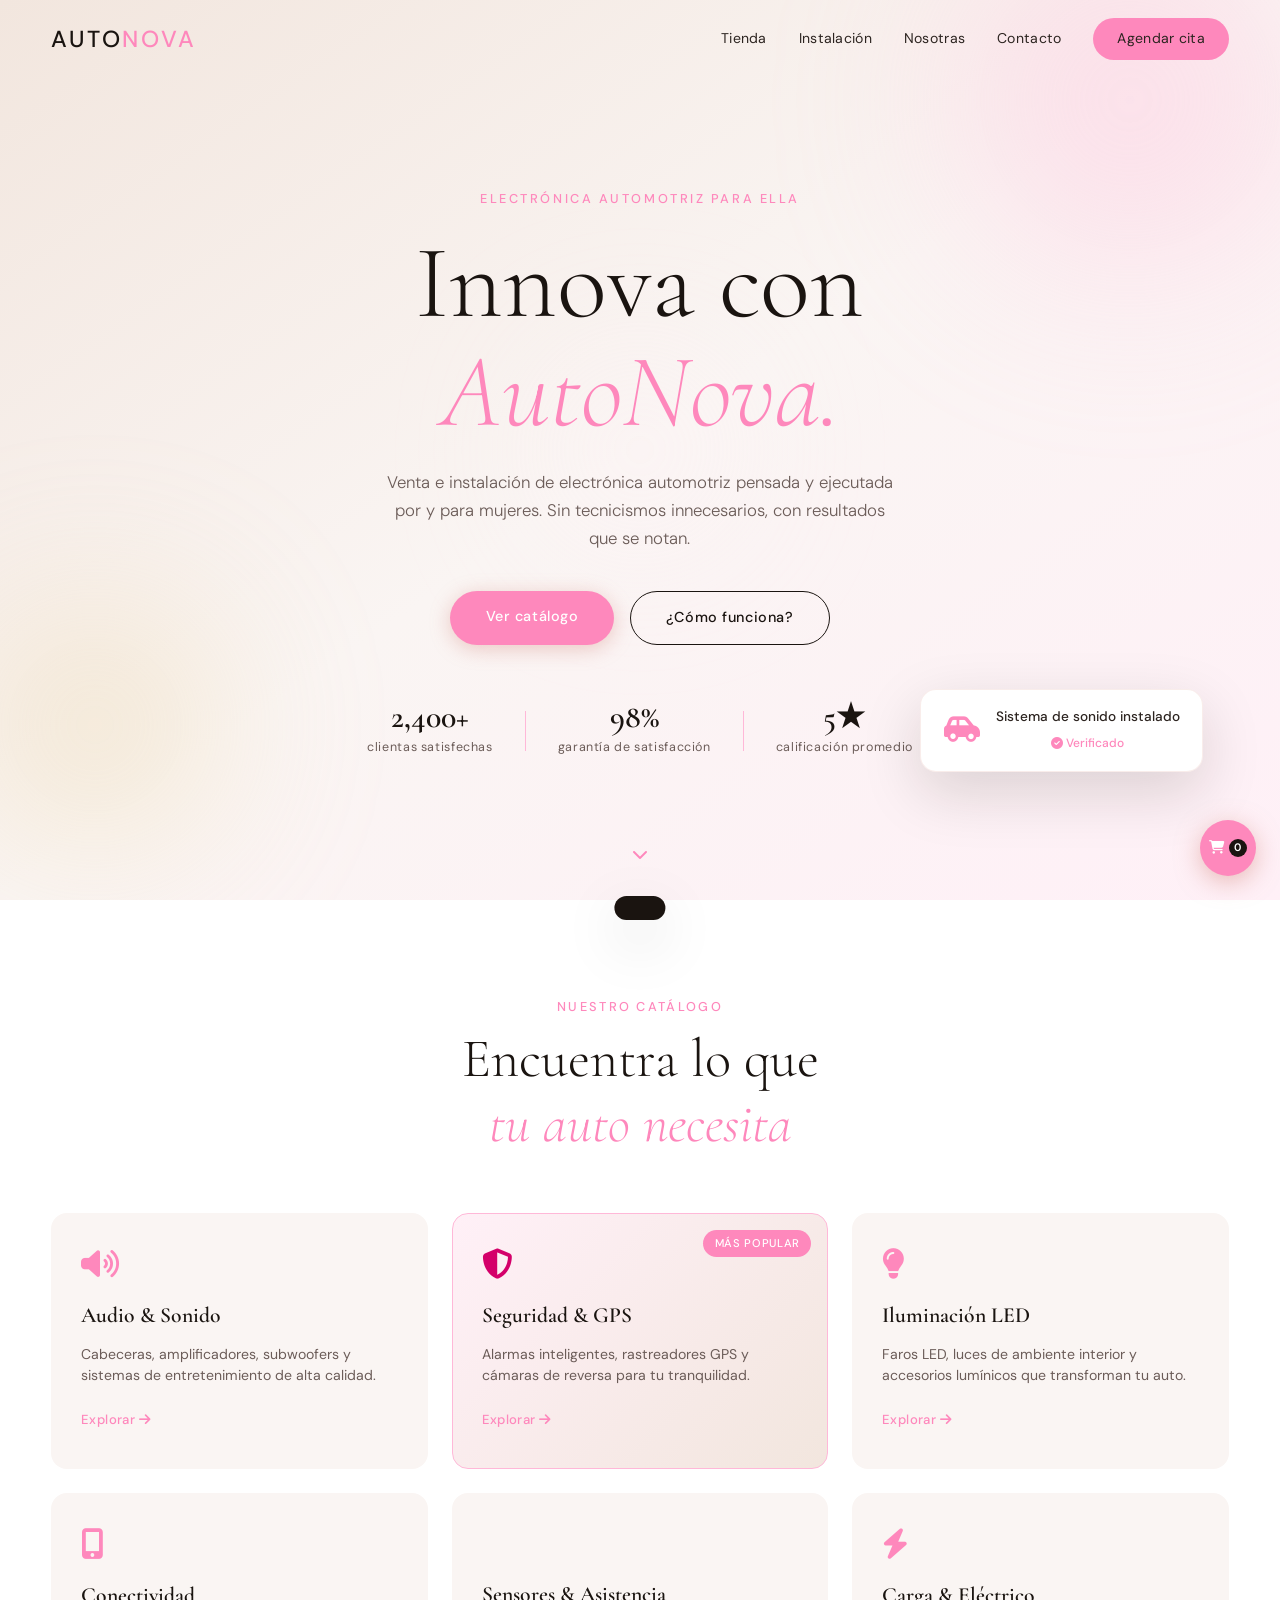
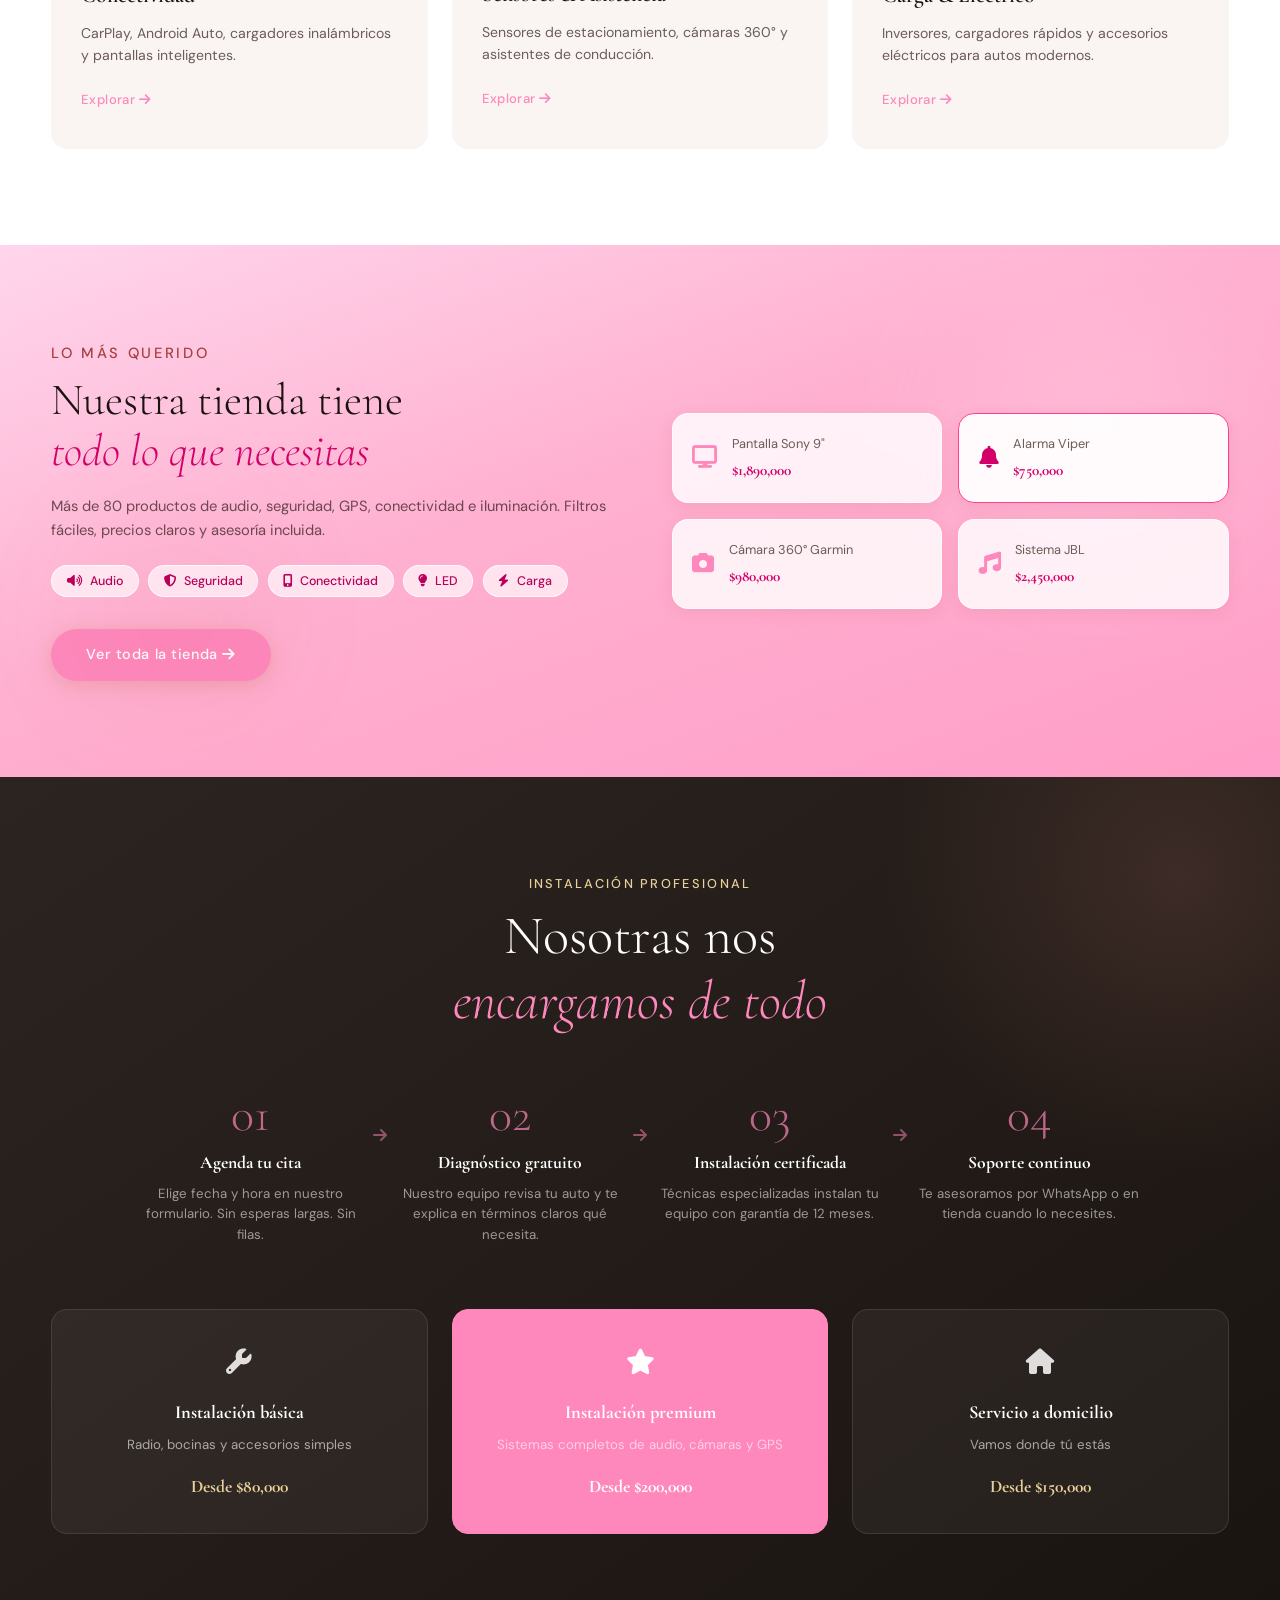
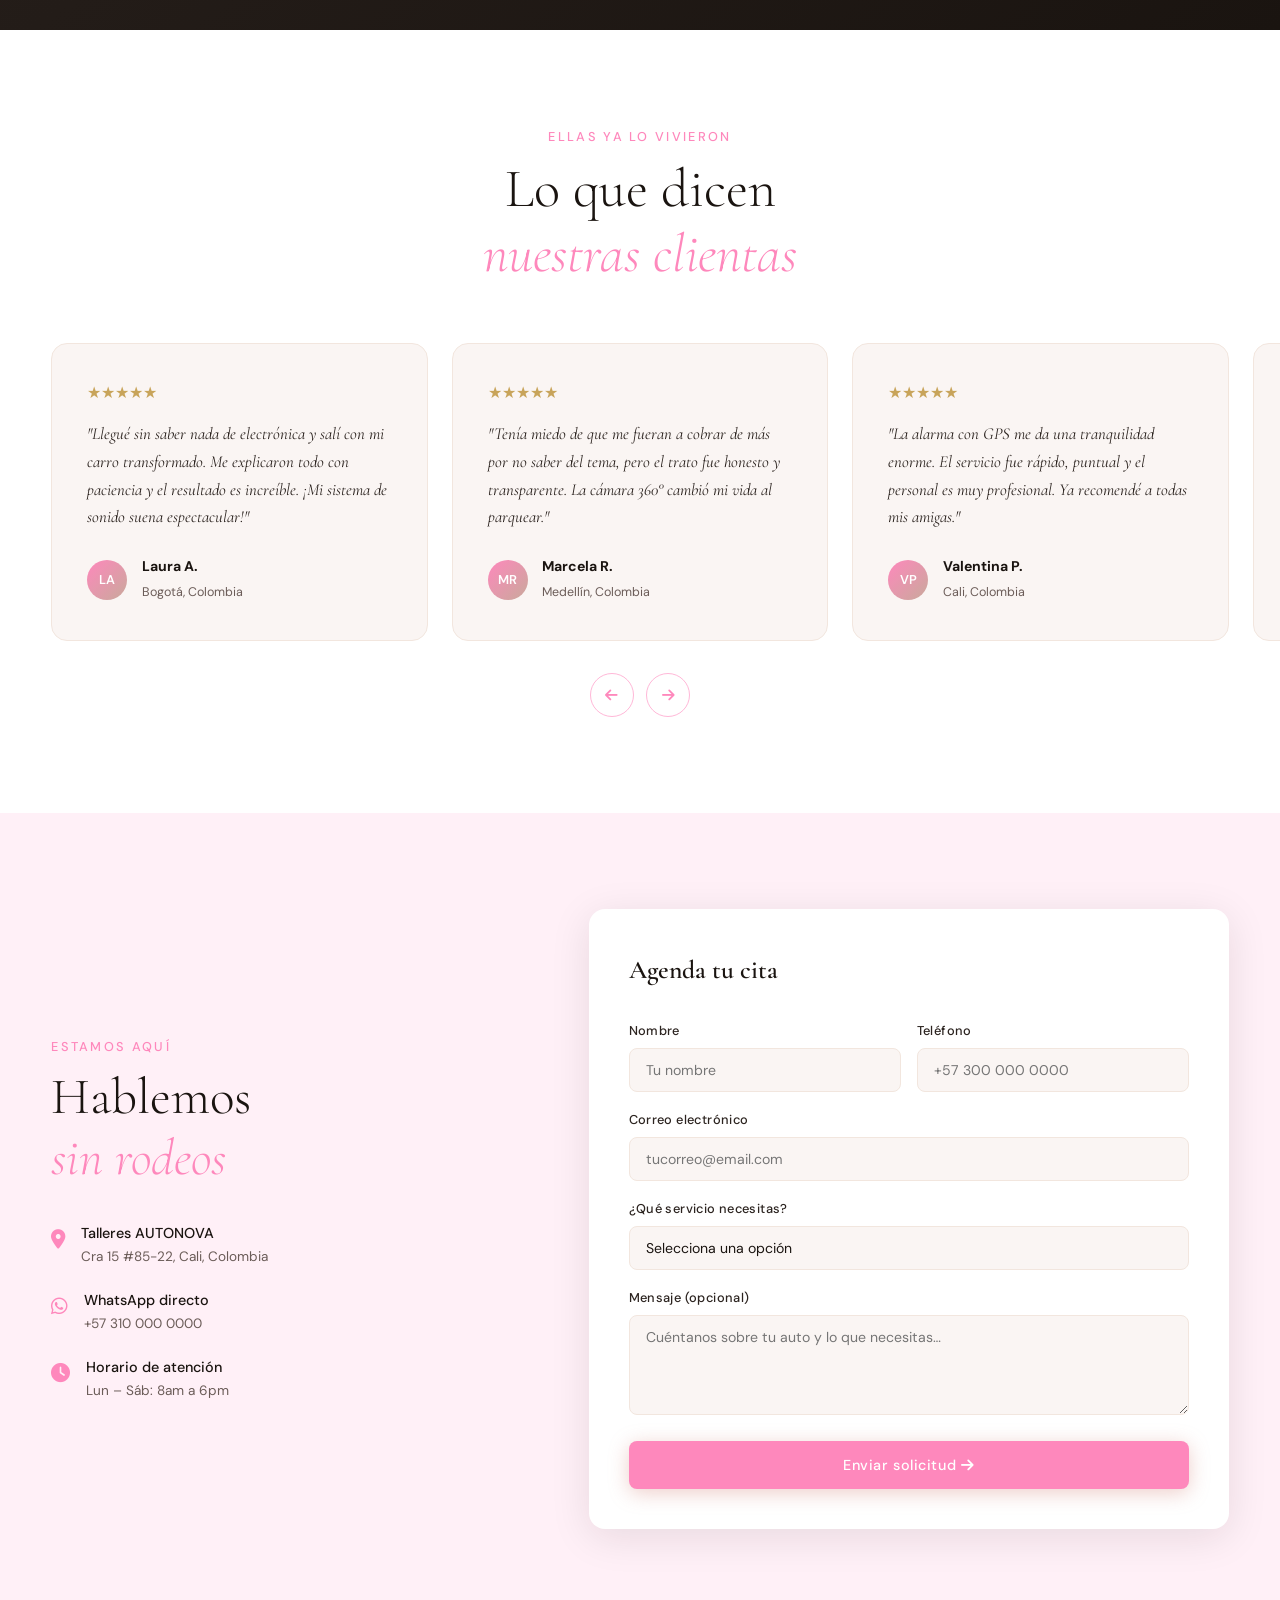
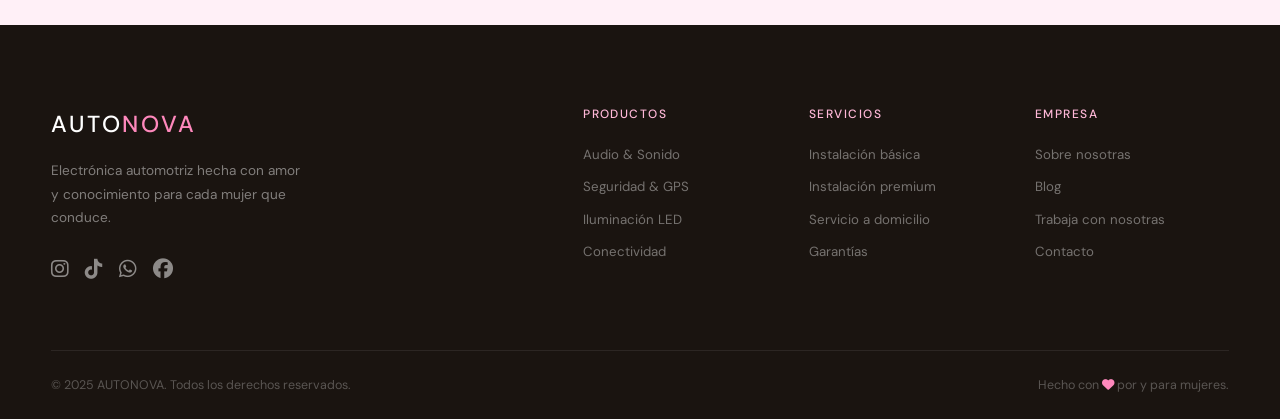
==== index.html @ 7c43f083 "Change 1#" ====
<!DOCTYPE html>
<html lang="es">
<head>
  <meta charset="UTF-8" />
  <meta name="viewport" content="width=device-width, initial-scale=1.0" />
  <title>AUTONOVA — Electrónica Automotriz para Ella</title>
  <link rel="preconnect" href="https://fonts.googleapis.com" />
  <link rel="preconnect" href="https://fonts.gstatic.com" crossorigin />
  <link href="https://fonts.googleapis.com/css2?family=Cormorant+Garamond:ital,wght@0,300;0,400;0,600;1,300;1,400&family=DM+Sans:wght@300;400;500&family=Playfair+Display:ital,wght@0,700;1,500&display=swap" rel="stylesheet" />
  <link rel="stylesheet" href="https://cdnjs.cloudflare.com/ajax/libs/font-awesome/6.5.0/css/all.min.css" />
  <link rel="stylesheet" href="styles.css" />
</head>
<body>

  <!-- ───── NAVBAR ───── -->
  <header class="navbar" id="navbar">
    <div class="nav-inner">
      <a href="#" class="logo">AUTO<span>NOVA</span></a>
      <button class="hamburger" id="hamburger" aria-label="Abrir menú">
        <span></span><span></span><span></span>
      </button>
      <nav class="nav-links" id="navLinks">
        <a href="tienda.html">Tienda</a>
        <a href="#servicios">Instalación</a>
        <a href="#nosotras">Nosotras</a>
        <a href="#contacto">Contacto</a>
        <a href="#contacto" class="btn-nav">Agendar cita</a>
      </nav>
    </div>
  </header>

  <!-- ───── HERO ───── -->
  <section class="hero" id="inicio">
    <div class="hero-bg">
      <div class="blob blob-1"></div>
      <div class="blob blob-2"></div>
      <div class="blob blob-3"></div>
    </div>
    <div class="hero-content">
      <p class="hero-eyebrow">Electrónica automotriz para ella</p>
      <h1 class="hero-title">Innova con<br /><em>AutoNova.</em></h1>
      <p class="hero-sub">Venta e instalación de electrónica automotriz pensada y ejecutada por y para mujeres. Sin tecnicismos innecesarios, con resultados que se notan.</p>
      <div class="hero-cta">
        <a href="#productos" class="btn-primary">Ver catálogo</a>
        <a href="#servicios" class="btn-ghost">¿Cómo funciona?</a>
      </div>
      <div class="hero-stats">
        <div class="stat"><strong>2,400+</strong><span>clientas satisfechas</span></div>
        <div class="stat-divider"></div>
        <div class="stat"><strong>98%</strong><span>garantía de satisfacción</span></div>
        <div class="stat-divider"></div>
        <div class="stat"><strong>5★</strong><span>calificación promedio</span></div>
      </div>
    </div>
    <div class="hero-visual">
      <div class="car-card">
        <div class="car-icon"><i class="fa-solid fa-car-side"></i></div>
        <div class="car-card-text">
          <p>Sistema de sonido instalado</p>
          <span><i class="fa-solid fa-circle-check"></i> Verificado</span>
        </div>
      </div>
    </div>
    <div class="scroll-hint"><i class="fa-solid fa-chevron-down"></i></div>
  </section>

  <!-- ───── CATEGORÍAS ───── -->
  <section class="categories" id="productos">
    <div class="container">
      <div class="section-header">
        <p class="eyebrow">Nuestro catálogo</p>
        <h2>Encuentra lo que<br /><em>tu auto necesita</em></h2>
      </div>
      <div class="cat-grid">
        <div class="cat-card" data-category="audio">
          <div class="cat-icon"><i class="fa-solid fa-volume-high"></i></div>
          <h3>Audio & Sonido</h3>
          <p>Cabeceras, amplificadores, subwoofers y sistemas de entretenimiento de alta calidad.</p>
          <a href="tienda.html" class="cat-link">Explorar <i class="fa-solid fa-arrow-right"></i></a>
        </div>
        <div class="cat-card featured" data-category="seguridad">
          <div class="cat-badge">Más popular</div>
          <div class="cat-icon"><i class="fa-solid fa-shield-halved"></i></div>
          <h3>Seguridad & GPS</h3>
          <p>Alarmas inteligentes, rastreadores GPS y cámaras de reversa para tu tranquilidad.</p>
          <a href="tienda.html" class="cat-link">Explorar <i class="fa-solid fa-arrow-right"></i></a>
        </div>
        <div class="cat-card" data-category="luces">
          <div class="cat-icon"><i class="fa-solid fa-lightbulb"></i></div>
          <h3>Iluminación LED</h3>
          <p>Faros LED, luces de ambiente interior y accesorios lumínicos que transforman tu auto.</p>
          <a href="tienda.html" class="cat-link">Explorar <i class="fa-solid fa-arrow-right"></i></a>
        </div>
        <div class="cat-card" data-category="conectividad">
          <div class="cat-icon"><i class="fa-solid fa-mobile-screen-button"></i></div>
          <h3>Conectividad</h3>
          <p>CarPlay, Android Auto, cargadores inalámbricos y pantallas inteligentes.</p>
          <a href="tienda.html" class="cat-link">Explorar <i class="fa-solid fa-arrow-right"></i></a>
        </div>
        <div class="cat-card" data-category="sensores">
          <div class="cat-icon"><i class="fa-solid fa-radar"></i></div>
          <h3>Sensores & Asistencia</h3>
          <p>Sensores de estacionamiento, cámaras 360° y asistentes de conducción.</p>
          <a href="tienda.html" class="cat-link">Explorar <i class="fa-solid fa-arrow-right"></i></a>
        </div>
        <div class="cat-card" data-category="carga">
          <div class="cat-icon"><i class="fa-solid fa-bolt"></i></div>
          <h3>Carga & Eléctrico</h3>
          <p>Inversores, cargadores rápidos y accesorios eléctricos para autos modernos.</p>
          <a href="tienda.html" class="cat-link">Explorar <i class="fa-solid fa-arrow-right"></i></a>
        </div>
      </div>
    </div>
  </section>

  <!-- ───── TEASER TIENDA ───── -->
  <section class="shop-teaser" id="destacados">
    <div class="container">
      <div class="shop-teaser-inner">
        <div class="shop-teaser-blobs">
          <div class="st-blob st-blob-1"></div>
          <div class="st-blob st-blob-2"></div>
        </div>
        <div class="shop-teaser-content">
          <p class="eyebrow" style="color:#A84040">Lo más querido</p>
          <h2>Nuestra tienda tiene<br /><em>todo lo que necesitas</em></h2>
          <p>Más de 80 productos de audio, seguridad, GPS, conectividad e iluminación. Filtros fáciles, precios claros y asesoría incluida.</p>
          <div class="st-pills">
            <span><i class="fa-solid fa-volume-high"></i> Audio</span>
            <span><i class="fa-solid fa-shield-halved"></i> Seguridad</span>
            <span><i class="fa-solid fa-mobile-screen-button"></i> Conectividad</span>
            <span><i class="fa-solid fa-lightbulb"></i> LED</span>
            <span><i class="fa-solid fa-bolt"></i> Carga</span>
          </div>
          <a href="tienda.html" class="btn-primary" style="margin-top:2rem;display:inline-block">Ver toda la tienda <i class="fa-solid fa-arrow-right"></i></a>
        </div>
        <div class="shop-teaser-cards">
          <div class="st-mini-card">
            <span><i class="fa-solid fa-display"></i></span>
            <div><p>Pantalla Sony 9"</p><strong>$1,890,000</strong></div>
          </div>
          <div class="st-mini-card featured">
            <span><i class="fa-solid fa-bell"></i></span>
            <div><p>Alarma Viper</p><strong>$750,000</strong></div>
          </div>
          <div class="st-mini-card">
            <span><i class="fa-solid fa-camera"></i></span>
            <div><p>Cámara 360° Garmin</p><strong>$980,000</strong></div>
          </div>
          <div class="st-mini-card">
            <span><i class="fa-solid fa-music"></i></span>
            <div><p>Sistema JBL</p><strong>$2,450,000</strong></div>
          </div>
        </div>
      </div>
    </div>
  </section>

  <!-- ───── SERVICIOS ───── -->
  <section class="services" id="servicios">
    <div class="container">
      <div class="section-header light">
        <p class="eyebrow">Instalación profesional</p>
        <h2>Nosotras nos<br /><em>encargamos de todo</em></h2>
      </div>
      <div class="services-steps">
        <div class="step">
          <div class="step-num">01</div>
          <div class="step-content">
            <h4>Agenda tu cita</h4>
            <p>Elige fecha y hora en nuestro formulario. Sin esperas largas. Sin filas.</p>
          </div>
        </div>
        <div class="step-arrow"><i class="fa-solid fa-arrow-right"></i></div>
        <div class="step">
          <div class="step-num">02</div>
          <div class="step-content">
            <h4>Diagnóstico gratuito</h4>
            <p>Nuestro equipo revisa tu auto y te explica en términos claros qué necesita.</p>
          </div>
        </div>
        <div class="step-arrow"><i class="fa-solid fa-arrow-right"></i></div>
        <div class="step">
          <div class="step-num">03</div>
          <div class="step-content">
            <h4>Instalación certificada</h4>
            <p>Técnicas especializadas instalan tu equipo con garantía de 12 meses.</p>
          </div>
        </div>
        <div class="step-arrow"><i class="fa-solid fa-arrow-right"></i></div>
        <div class="step">
          <div class="step-num">04</div>
          <div class="step-content">
            <h4>Soporte continuo</h4>
            <p>Te asesoramos por WhatsApp o en tienda cuando lo necesites.</p>
          </div>
        </div>
      </div>
      <div class="services-cards">
        <div class="service-card">
          <span class="service-icon"><i class="fa-solid fa-wrench"></i></span>
          <h4>Instalación básica</h4>
          <p>Radio, bocinas y accesorios simples</p>
          <strong>Desde $80,000</strong>
        </div>
        <div class="service-card highlight">
          <span class="service-icon"><i class="fa-solid fa-star"></i></span>
          <h4>Instalación premium</h4>
          <p>Sistemas completos de audio, cámaras y GPS</p>
          <strong>Desde $200,000</strong>
        </div>
        <div class="service-card">
          <span class="service-icon"><i class="fa-solid fa-house"></i></span>
          <h4>Servicio a domicilio</h4>
          <p>Vamos donde tú estás</p>
          <strong>Desde $150,000</strong>
        </div>
      </div>
    </div>
  </section>

  <!-- ───── TESTIMONIOS ───── -->
  <section class="testimonials" id="nosotras">
    <div class="container">
      <div class="section-header">
        <p class="eyebrow">Ellas ya lo vivieron</p>
        <h2>Lo que dicen<br /><em>nuestras clientas</em></h2>
      </div>
      <div class="testimonials-track" id="testimonialsTrack">
        <div class="testimonial-card">
          <div class="t-stars">★★★★★</div>
          <p>"Llegué sin saber nada de electrónica y salí con mi carro transformado. Me explicaron todo con paciencia y el resultado es increíble. ¡Mi sistema de sonido suena espectacular!"</p>
          <div class="t-author">
            <div class="t-avatar">LA</div>
            <div><strong>Laura A.</strong><span>Bogotá, Colombia</span></div>
          </div>
        </div>
        <div class="testimonial-card">
          <div class="t-stars">★★★★★</div>
          <p>"Tenía miedo de que me fueran a cobrar de más por no saber del tema, pero el trato fue honesto y transparente. La cámara 360° cambió mi vida al parquear."</p>
          <div class="t-author">
            <div class="t-avatar">MR</div>
            <div><strong>Marcela R.</strong><span>Medellín, Colombia</span></div>
          </div>
        </div>
        <div class="testimonial-card">
          <div class="t-stars">★★★★★</div>
          <p>"La alarma con GPS me da una tranquilidad enorme. El servicio fue rápido, puntual y el personal es muy profesional. Ya recomendé a todas mis amigas."</p>
          <div class="t-author">
            <div class="t-avatar">VP</div>
            <div><strong>Valentina P.</strong><span>Cali, Colombia</span></div>
          </div>
        </div>
        <div class="testimonial-card">
          <div class="t-stars">★★★★★</div>
          <p>"Por fin un lugar donde no te hablan como si no supieras nada, pero tampoco te complican con tecnicismos. Instalaron el CarPlay en menos de 2 horas."</p>
          <div class="t-author">
            <div class="t-avatar">KG</div>
            <div><strong>Katherin G.</strong><span>Barranquilla, Colombia</span></div>
          </div>
        </div>
      </div>
      <div class="t-controls">
        <button class="t-btn" id="tPrev"><i class="fa-solid fa-arrow-left"></i></button>
        <button class="t-btn" id="tNext"><i class="fa-solid fa-arrow-right"></i></button>
      </div>
    </div>
  </section>

  <!-- ───── CONTACTO ───── -->
  <section class="contact" id="contacto">
    <div class="container contact-grid">
      <div class="contact-info">
        <p class="eyebrow">Estamos aquí</p>
        <h2>Hablemos<br /><em>sin rodeos</em></h2>
        <div class="contact-items">
          <div class="contact-item">
            <span><i class="fa-solid fa-location-dot"></i></span>
            <div>
              <strong>Talleres AUTONOVA</strong>
              <p>Cra 15 #85-22, Cali, Colombia</p>
            </div>
          </div>
          <div class="contact-item">
            <span><i class="fa-brands fa-whatsapp"></i></span>
            <div>
              <strong>WhatsApp directo</strong>
              <p>+57 310 000 0000</p>
            </div>
          </div>
          <div class="contact-item">
            <span><i class="fa-solid fa-clock"></i></span>
            <div>
              <strong>Horario de atención</strong>
              <p>Lun – Sáb: 8am a 6pm</p>
            </div>
          </div>
        </div>
      </div>
      <form class="contact-form" id="contactForm" novalidate>
        <h3>Agenda tu cita</h3>
        <div class="form-row">
          <div class="form-group">
            <label>Nombre</label>
            <input type="text" placeholder="Tu nombre" required />
          </div>
          <div class="form-group">
            <label>Teléfono</label>
            <input type="tel" placeholder="+57 300 000 0000" />
          </div>
        </div>
        <div class="form-group">
          <label>Correo electrónico</label>
          <input type="email" placeholder="tucorreo@email.com" required />
        </div>
        <div class="form-group">
          <label>¿Qué servicio necesitas?</label>
          <select>
            <option value="">Selecciona una opción</option>
            <option>Instalación de audio</option>
            <option>Cámara de reversa / 360°</option>
            <option>Alarma y GPS</option>
            <option>CarPlay / Android Auto</option>
            <option>Iluminación LED</option>
            <option>Diagnóstico general</option>
          </select>
        </div>
        <div class="form-group">
          <label>Mensaje (opcional)</label>
          <textarea placeholder="Cuéntanos sobre tu auto y lo que necesitas…"></textarea>
        </div>
        <button type="submit" class="btn-submit">Enviar solicitud <i class="fa-solid fa-arrow-right"></i></button>
        <div class="form-success" id="formSuccess">
          <i class="fa-solid fa-circle-check"></i> ¡Listo! Te contactaremos pronto.
        </div>
      </form>
    </div>
  </section>

  <!-- ───── FOOTER ───── -->
  <footer class="footer">
    <div class="container footer-inner">
      <div class="footer-brand">
        <a href="#" class="logo">AUTO<span>NOVA</span></a>
        <p>Electrónica automotriz hecha con amor y conocimiento para cada mujer que conduce.</p>
        <div class="social-links">
          <a href="#" aria-label="Instagram"><i class="fa-brands fa-instagram"></i></a>
          <a href="#" aria-label="TikTok"><i class="fa-brands fa-tiktok"></i></a>
          <a href="#" aria-label="WhatsApp"><i class="fa-brands fa-whatsapp"></i></a>
          <a href="#" aria-label="Facebook"><i class="fa-brands fa-facebook"></i></a>
        </div>
      </div>
      <div class="footer-links">
        <div class="footer-col">
          <h5>Productos</h5>
          <a href="#">Audio & Sonido</a>
          <a href="#">Seguridad & GPS</a>
          <a href="#">Iluminación LED</a>
          <a href="#">Conectividad</a>
        </div>
        <div class="footer-col">
          <h5>Servicios</h5>
          <a href="#">Instalación básica</a>
          <a href="#">Instalación premium</a>
          <a href="#">Servicio a domicilio</a>
          <a href="#">Garantías</a>
        </div>
        <div class="footer-col">
          <h5>Empresa</h5>
          <a href="#">Sobre nosotras</a>
          <a href="#">Blog</a>
          <a href="#">Trabaja con nosotras</a>
          <a href="#">Contacto</a>
        </div>
      </div>
    </div>
    <div class="footer-bottom">
      <p>© 2025 AUTONOVA. Todos los derechos reservados.</p>
      <p>Hecho con <i class="fa-solid fa-heart" style="color:#FE88BC"></i> por y para mujeres.</p>
    </div>
  </footer>

  <div class="cart-toast" id="cartToast"></div>
  <div class="cart-fab" id="cartFab">
    <i class="fa-solid fa-cart-shopping"></i> <span id="cartCount">0</span>
  </div>

  <script src="app.js"></script>
</body>
</html>
---- styles.css ----
/* ══════════════════════════════════════
   AUTONOVA — styles.css
   Paleta: blush / nude / negro / dorado
   ══════════════════════════════════════ */

/* ── VARIABLES ── */
:root {
  --rose:       #FE88BC;
  --rose-light: #FFB8D8;
  --rose-pale:  #FFF0F7;
  --nude:       #F2E6DE;
  --nude-dark:  #C9A99B;
  --black:      #1A1410;
  --dark:       #2C2420;
  --mid:        #6B5C58;
  --light:      #FAF5F3;
  --white:      #FFFFFF;
  --gold:       #C8A45A;
  --gold-light: #E8D09A;

  --font-display: 'Cormorant Garamond', serif;
  --font-head:    'Playfair Display', serif;
  --font-body:    'DM Sans', sans-serif;

  --radius:    16px;
  --radius-sm: 8px;
  --shadow:    0 8px 40px rgba(26,20,16,.10);
  --shadow-md: 0 20px 60px rgba(26,20,16,.15);
  --trans:     .35s cubic-bezier(.4,0,.2,1);
}

/* ── RESET & BASE ── */
*, *::before, *::after { box-sizing: border-box; margin: 0; padding: 0; }

html { scroll-behavior: smooth; }

body {
  font-family: var(--font-body);
  background: var(--light);
  color: var(--black);
  font-size: 16px;
  line-height: 1.65;
  overflow-x: hidden;
}

img { display: block; max-width: 100%; }
a { text-decoration: none; color: inherit; }
button { cursor: pointer; border: none; background: none; font-family: inherit; }

.container {
  width: min(1200px, 92vw);
  margin-inline: auto;
}

/* ── TYPOGRAPHY HELPERS ── */
.eyebrow {
  font-family: var(--font-body);
  font-size: .8rem;
  font-weight: 500;
  letter-spacing: .18em;
  text-transform: uppercase;
  color: var(--rose);
  margin-bottom: .6rem;
}

.section-header {
  text-align: center;
  margin-bottom: 3.5rem;
}

.section-header h2 {
  font-family: var(--font-display);
  font-size: clamp(2rem, 5vw, 3.4rem);
  font-weight: 300;
  line-height: 1.2;
  color: var(--black);
}

.section-header h2 em {
  font-style: italic;
  color: var(--rose);
}

.section-header.light h2 { color: var(--white); }
.section-header.light .eyebrow { color: var(--gold-light); }

/* ── BUTTONS ── */
.btn-primary {
  display: inline-block;
  padding: .9rem 2.2rem;
  background: var(--rose);
  color: var(--white);
  border-radius: 50px;
  font-size: .9rem;
  font-weight: 500;
  letter-spacing: .04em;
  transition: var(--trans);
  box-shadow: 0 4px 20px rgba(212,132,122,.4);
}
.btn-primary:hover {
  background: var(--nude-dark);
  transform: translateY(-2px);
  box-shadow: 0 8px 28px rgba(212,132,122,.5);
}

.btn-ghost {
  display: inline-block;
  padding: .9rem 2.2rem;
  border: 1.5px solid var(--black);
  color: var(--black);
  border-radius: 50px;
  font-size: .9rem;
  font-weight: 500;
  letter-spacing: .04em;
  transition: var(--trans);
}
.btn-ghost:hover {
  background: var(--black);
  color: var(--white);
}

.btn-nav {
  display: inline-block;
  padding: .6rem 1.5rem;
  background: var(--rose);
  color: var(--white);
  border-radius: 50px;
  font-size: .85rem;
  font-weight: 500;
  transition: var(--trans);
}
.btn-nav:hover { background: var(--nude-dark); }

/* ════════════════════════════════
   NAVBAR
════════════════════════════════ */
.navbar {
  position: fixed;
  top: 0; left: 0; right: 0;
  z-index: 1000;
  padding: 1.1rem 0;
  transition: background var(--trans), box-shadow var(--trans), padding var(--trans);
}

.navbar.scrolled {
  background: rgba(250,245,243,.97);
  backdrop-filter: blur(12px);
  box-shadow: 0 2px 20px rgba(26,20,16,.08);
  padding: .8rem 0;
}

.nav-inner {
  width: min(1200px, 92vw);
  margin-inline: auto;
  display: flex;
  align-items: center;
  justify-content: space-between;
  gap: 2rem;
}

.logo {
  font-family: var(--font-body);
  font-size: 1.45rem;
  font-weight: 500;
  color: var(--black);
  letter-spacing: .12em;
  text-transform: uppercase;
}
.logo span { color: var(--rose); }

.nav-links {
  display: flex;
  align-items: center;
  gap: 2rem;
}

.nav-links a {
  font-size: .88rem;
  font-weight: 400;
  color: var(--dark);
  letter-spacing: .02em;
  transition: color var(--trans);
  position: relative;
}
.nav-links a:not(.btn-nav)::after {
  content: '';
  position: absolute;
  bottom: -2px; left: 0; right: 0;
  height: 1px;
  background: var(--rose);
  transform: scaleX(0);
  transform-origin: left;
  transition: transform var(--trans);
}
.nav-links a:not(.btn-nav):hover::after { transform: scaleX(1); }

.hamburger {
  display: none;
  flex-direction: column;
  gap: 5px;
  padding: 4px;
  z-index: 1100;
}
.hamburger span {
  display: block;
  width: 22px;
  height: 2px;
  background: var(--black);
  border-radius: 2px;
  transition: var(--trans);
}
.hamburger.active span:nth-child(1) { transform: translateY(7px) rotate(45deg); }
.hamburger.active span:nth-child(2) { opacity: 0; }
.hamburger.active span:nth-child(3) { transform: translateY(-7px) rotate(-45deg); }

/* ════════════════════════════════
   HERO
════════════════════════════════ */
.hero {
  position: relative;
  min-height: 100svh;
  display: flex;
  flex-direction: column;
  align-items: center;
  justify-content: center;
  text-align: center;
  padding: 7rem 5vw 4rem;
  overflow: hidden;
}

.hero-bg {
  position: absolute;
  inset: 0;
  z-index: 0;
  background: linear-gradient(145deg, var(--nude) 0%, var(--light) 50%, var(--rose-pale) 100%);
}

.blob {
  position: absolute;
  border-radius: 50%;
  filter: blur(80px);
  opacity: .5;
  animation: blobFloat 8s ease-in-out infinite alternate;
}
.blob-1 {
  width: 500px; height: 500px;
  background: radial-gradient(circle, var(--rose-light), transparent 70%);
  top: -150px; right: -100px;
  animation-duration: 9s;
}
.blob-2 {
  width: 350px; height: 350px;
  background: radial-gradient(circle, var(--gold-light), transparent 70%);
  bottom: 0; left: -80px;
  animation-duration: 11s; animation-delay: -2s;
}
.blob-3 {
  width: 250px; height: 250px;
  background: radial-gradient(circle, var(--rose-pale), transparent 70%);
  top: 50%; left: 50%;
  transform: translate(-50%,-50%);
  animation-duration: 7s; animation-delay: -4s;
}

@keyframes blobFloat {
  from { transform: translate(0,0) scale(1); }
  to   { transform: translate(20px,30px) scale(1.05); }
}

.hero-content {
  position: relative;
  z-index: 1;
  max-width: 720px;
}

.hero-eyebrow {
  font-size: .8rem;
  font-weight: 500;
  letter-spacing: .2em;
  text-transform: uppercase;
  color: var(--rose);
  margin-bottom: 1.2rem;
  opacity: 0;
  transform: translateY(20px);
  animation: fadeUp .8s .2s forwards;
}

.hero-title {
  font-family: var(--font-display);
  font-size: clamp(3rem, 9vw, 6.5rem);
  font-weight: 300;
  line-height: 1.05;
  color: var(--black);
  margin-bottom: 1.4rem;
  opacity: 0;
  transform: translateY(20px);
  animation: fadeUp .8s .4s forwards;
}
.hero-title em {
  font-style: italic;
  color: var(--rose);
  display: block;
}

.hero-sub {
  font-size: 1.05rem;
  font-weight: 300;
  color: var(--mid);
  max-width: 520px;
  margin-inline: auto;
  margin-bottom: 2.4rem;
  opacity: 0;
  transform: translateY(20px);
  animation: fadeUp .8s .6s forwards;
}

.hero-cta {
  display: flex;
  gap: 1rem;
  justify-content: center;
  flex-wrap: wrap;
  margin-bottom: 3.5rem;
  opacity: 0;
  transform: translateY(20px);
  animation: fadeUp .8s .8s forwards;
}

.hero-stats {
  display: flex;
  align-items: center;
  justify-content: center;
  gap: 2rem;
  flex-wrap: wrap;
  opacity: 0;
  transform: translateY(20px);
  animation: fadeUp .8s 1s forwards;
}
.stat { text-align: center; }
.stat strong { display: block; font-family: var(--font-display); font-size: 2rem; font-weight: 600; color: var(--black); line-height: 1; }
.stat span { font-size: .78rem; color: var(--mid); letter-spacing: .05em; }
.stat-divider { width: 1px; height: 40px; background: var(--rose-light); }

.hero-visual {
  position: absolute;
  bottom: 8rem;
  right: 6vw;
  z-index: 1;
  animation: floatCard 4s ease-in-out infinite;
}

.car-card {
  background: var(--white);
  border-radius: var(--radius);
  padding: 1rem 1.4rem;
  display: flex;
  align-items: center;
  gap: 1rem;
  box-shadow: var(--shadow-md);
  border: 1px solid rgba(212,132,122,.15);
}
.car-icon { font-size: 2rem; }
.car-card-text p { font-size: .85rem; font-weight: 500; color: var(--dark); }
.car-card-text span { font-size: .75rem; color: var(--rose); font-weight: 500; }

@keyframes floatCard {
  0%,100% { transform: translateY(0); }
  50%      { transform: translateY(-10px); }
}

.scroll-hint {
  position: absolute;
  bottom: 2rem;
  left: 50%;
  transform: translateX(-50%);
  font-size: 1.2rem;
  color: var(--rose);
  animation: bounce 1.8s ease-in-out infinite;
  z-index: 1;
}
@keyframes bounce {
  0%,100% { transform: translateX(-50%) translateY(0); }
  50%      { transform: translateX(-50%) translateY(8px); }
}

@keyframes fadeUp {
  to { opacity: 1; transform: translateY(0); }
}

/* ════════════════════════════════
   CATEGORIES
════════════════════════════════ */
.categories {
  padding: 6rem 0;
  background: var(--white);
}

.cat-grid {
  display: grid;
  grid-template-columns: repeat(3, 1fr);
  gap: 1.5rem;
}

.cat-card {
  position: relative;
  background: var(--light);
  border-radius: var(--radius);
  padding: 2.2rem 1.8rem;
  border: 1.5px solid transparent;
  transition: var(--trans);
  cursor: pointer;
}
.cat-card:hover {
  border-color: var(--rose-light);
  transform: translateY(-4px);
  box-shadow: var(--shadow);
  background: var(--white);
}
.cat-card.featured {
  background: linear-gradient(135deg, var(--rose-pale), var(--nude));
  border-color: var(--rose-light);
}

.cat-badge {
  position: absolute;
  top: 1rem; right: 1rem;
  background: var(--rose);
  color: var(--white);
  font-size: .7rem;
  font-weight: 500;
  letter-spacing: .06em;
  text-transform: uppercase;
  padding: .25rem .7rem;
  border-radius: 50px;
}

.cat-icon { font-size: 2.4rem; margin-bottom: 1.1rem; }

.cat-card h3 {
  font-family: var(--font-display);
  font-size: 1.35rem;
  font-weight: 600;
  margin-bottom: .6rem;
  color: var(--black);
}

.cat-card p {
  font-size: .88rem;
  color: var(--mid);
  line-height: 1.55;
  margin-bottom: 1.2rem;
}

.cat-link {
  font-size: .82rem;
  font-weight: 500;
  color: var(--rose);
  letter-spacing: .03em;
  transition: letter-spacing var(--trans);
}
.cat-link:hover { letter-spacing: .08em; }

/* ════════════════════════════════
   PRODUCTS  ← sección tienda rosada
════════════════════════════════ */
.products {
  padding: 6rem 0;
  background: linear-gradient(160deg, #FFD6EC 0%, #FFB8D8 40%, #FF9FCC 100%);
  position: relative;
  overflow: hidden;
}

/* decoración de fondo */
.products::before {
  content: '';
  position: absolute;
  top: -120px; right: -120px;
  width: 500px; height: 500px;
  border-radius: 50%;
  background: radial-gradient(circle, rgba(255,255,255,.35), transparent 70%);
  pointer-events: none;
}
.products::after {
  content: '';
  position: absolute;
  bottom: -80px; left: -80px;
  width: 350px; height: 350px;
  border-radius: 50%;
  background: radial-gradient(circle, rgba(212,132,122,.25), transparent 70%);
  pointer-events: none;
}

/* título de la sección sobre fondo rosa */
.products .section-header .eyebrow { color: #D4006A; }
.products .section-header h2       { color: var(--black); }
.products .section-header h2 em    { color: #E0006A; }

.products-grid {
  display: grid;
  grid-template-columns: repeat(4, 1fr);
  gap: 1.5rem;
  position: relative;
  z-index: 1;
}

.product-card {
  background: rgba(255,255,255,.88);
  backdrop-filter: blur(8px);
  border-radius: var(--radius);
  overflow: hidden;
  border: 1.5px solid rgba(255,255,255,.7);
  transition: var(--trans);
  box-shadow: 0 4px 20px rgba(180,80,80,.12);
}
.product-card:hover {
  border-color: var(--rose);
  transform: translateY(-6px);
  box-shadow: 0 16px 40px rgba(180,80,80,.22);
  background: var(--white);
}

.product-img {
  position: relative;
  background: linear-gradient(135deg, #F5C6C2 0%, #F0A8A3 100%);
  height: 180px;
  display: flex;
  align-items: center;
  justify-content: center;
}
.product-emoji { font-size: 3.5rem; }

.product-tag {
  position: absolute;
  top: .8rem; left: .8rem;
  background: var(--black);
  color: var(--white);
  font-size: .7rem;
  font-weight: 500;
  padding: .2rem .65rem;
  border-radius: 50px;
  letter-spacing: .04em;
}
.product-tag.tag-hot   { background: #FF2080; }
.product-tag.tag-promo { background: var(--gold); }

.product-info { padding: 1.3rem; }
.product-brand { font-size: .75rem; font-weight: 500; color: #E0006A; letter-spacing: .05em; text-transform: uppercase; margin-bottom: .3rem; }

.product-info h4 {
  font-family: var(--font-display);
  font-size: 1.1rem;
  font-weight: 600;
  color: var(--black);
  line-height: 1.3;
  margin-bottom: .5rem;
}

.product-stars { font-size: .8rem; color: var(--gold); margin-bottom: .8rem; }
.product-stars span { color: var(--mid); font-size: .75rem; }

.product-price { display: flex; align-items: baseline; gap: .7rem; margin-bottom: 1rem; }
.product-price strong { font-size: 1.1rem; font-family: var(--font-display); color: var(--black); }
.old-price { font-size: .82rem; color: var(--mid); text-decoration: line-through; }

.btn-add {
  width: 100%;
  padding: .7rem;
  background: linear-gradient(135deg, #F5C6C2, #EDA0A0);
  color: #8B2020;
  border-radius: var(--radius-sm);
  font-size: .85rem;
  font-weight: 500;
  transition: var(--trans);
  border: 1px solid rgba(212,132,122,.3);
}
.btn-add:hover, .btn-add.added {
  background: linear-gradient(135deg, var(--rose), #FF3888);
  color: var(--white);
  border-color: transparent;
  box-shadow: 0 4px 16px rgba(200,80,80,.35);
}

/* ════════════════════════════════
   SERVICES
════════════════════════════════ */
.services {
  padding: 6rem 0;
  background: linear-gradient(145deg, var(--dark) 0%, var(--black) 100%);
  position: relative;
  overflow: hidden;
}
.services::before {
  content: '';
  position: absolute;
  top: -200px; right: -200px;
  width: 600px; height: 600px;
  border-radius: 50%;
  background: radial-gradient(circle, rgba(212,132,122,.15), transparent 70%);
}

.services-steps {
  display: flex;
  align-items: flex-start;
  gap: 0;
  margin-bottom: 4rem;
  flex-wrap: wrap;
  justify-content: center;
}

.step {
  flex: 1;
  min-width: 160px;
  max-width: 220px;
  text-align: center;
}
.step-num {
  font-family: var(--font-display);
  font-size: 3rem;
  font-weight: 300;
  color: var(--rose);
  opacity: .7;
  line-height: 1;
  margin-bottom: .6rem;
}
.step-content h4 {
  font-family: var(--font-display);
  font-size: 1.1rem;
  color: var(--white);
  margin-bottom: .4rem;
}
.step-content p { font-size: .83rem; color: rgba(255,255,255,.55); line-height: 1.55; }

.step-arrow {
  padding-top: 2rem;
  font-size: 1.4rem;
  color: var(--rose);
  opacity: .4;
  padding-inline: .8rem;
  flex-shrink: 0;
}

.services-cards {
  display: grid;
  grid-template-columns: repeat(3, 1fr);
  gap: 1.5rem;
}

.service-card {
  background: rgba(255,255,255,.05);
  border: 1px solid rgba(255,255,255,.1);
  border-radius: var(--radius);
  padding: 2rem;
  text-align: center;
  transition: var(--trans);
}
.service-card:hover {
  background: rgba(255,255,255,.08);
  border-color: rgba(212,132,122,.4);
  transform: translateY(-4px);
}
.service-card.highlight {
  background: var(--rose);
  border-color: var(--rose);
}

.service-icon { font-size: 2rem; display: block; margin-bottom: .8rem; }
.service-card h4 { font-family: var(--font-display); font-size: 1.15rem; color: var(--white); margin-bottom: .4rem; }
.service-card p { font-size: .83rem; color: rgba(255,255,255,.6); margin-bottom: 1rem; }
.service-card strong { font-size: 1.1rem; color: var(--gold-light); font-family: var(--font-display); }
.service-card.highlight strong { color: var(--white); }

/* ════════════════════════════════
   TESTIMONIALS
════════════════════════════════ */
.testimonials {
  padding: 6rem 0;
  background: var(--white);
  overflow: hidden;
}

.testimonials-track {
  display: flex;
  gap: 1.5rem;
  transition: transform var(--trans);
}

.testimonial-card {
  flex: 0 0 calc(33.333% - 1rem);
  background: var(--light);
  border-radius: var(--radius);
  padding: 2.2rem;
  border: 1.5px solid var(--nude);
}

.t-stars { color: var(--gold); font-size: 1rem; margin-bottom: .9rem; }

.testimonial-card p {
  font-family: var(--font-display);
  font-size: 1.05rem;
  font-style: italic;
  color: var(--dark);
  line-height: 1.65;
  margin-bottom: 1.5rem;
}

.t-author { display: flex; align-items: center; gap: .9rem; }
.t-avatar {
  width: 40px; height: 40px;
  border-radius: 50%;
  background: linear-gradient(135deg, var(--rose), var(--nude-dark));
  display: flex;
  align-items: center;
  justify-content: center;
  font-size: .8rem;
  font-weight: 600;
  color: var(--white);
  flex-shrink: 0;
}
.t-author strong { display: block; font-size: .88rem; color: var(--black); }
.t-author span { font-size: .78rem; color: var(--mid); }

.t-controls {
  display: flex;
  gap: .8rem;
  justify-content: center;
  margin-top: 2rem;
}
.t-btn {
  width: 44px; height: 44px;
  border-radius: 50%;
  border: 1.5px solid var(--rose-light);
  background: transparent;
  font-size: 1rem;
  color: var(--rose);
  transition: var(--trans);
}
.t-btn:hover {
  background: var(--rose);
  color: var(--white);
  border-color: var(--rose);
}

/* ════════════════════════════════
   CONTACT
════════════════════════════════ */
.contact {
  padding: 6rem 0;
  background: var(--rose-pale);
}

.contact-grid {
  display: grid;
  grid-template-columns: 1fr 1.4fr;
  gap: 5rem;
  align-items: center;
}

.contact-info h2 {
  font-family: var(--font-display);
  font-size: clamp(2rem, 5vw, 3.2rem);
  font-weight: 300;
  line-height: 1.2;
  color: var(--black);
  margin-bottom: 2rem;
}
.contact-info h2 em { font-style: italic; color: var(--rose); }

.contact-items { display: flex; flex-direction: column; gap: 1.3rem; }
.contact-item { display: flex; align-items: flex-start; gap: 1rem; }
.contact-item > span { font-size: 1.3rem; margin-top: .1rem; }
.contact-item strong { display: block; font-size: .9rem; font-weight: 500; color: var(--black); }
.contact-item p { font-size: .85rem; color: var(--mid); }

.contact-form {
  background: var(--white);
  border-radius: var(--radius);
  padding: 2.5rem;
  box-shadow: var(--shadow);
}
.contact-form h3 {
  font-family: var(--font-display);
  font-size: 1.6rem;
  font-weight: 600;
  color: var(--black);
  margin-bottom: 1.8rem;
}

.form-row { display: grid; grid-template-columns: 1fr 1fr; gap: 1rem; }

.form-group { margin-bottom: 1.1rem; }
.form-group label { display: block; font-size: .8rem; font-weight: 500; color: var(--dark); margin-bottom: .4rem; letter-spacing: .03em; }

.form-group input,
.form-group select,
.form-group textarea {
  width: 100%;
  padding: .75rem 1rem;
  border: 1.5px solid var(--nude);
  border-radius: var(--radius-sm);
  background: var(--light);
  font-family: var(--font-body);
  font-size: .88rem;
  color: var(--black);
  transition: border-color var(--trans);
  outline: none;
  -webkit-appearance: none;
}
.form-group input:focus,
.form-group select:focus,
.form-group textarea:focus { border-color: var(--rose); }

.form-group textarea { height: 100px; resize: vertical; }

.btn-submit {
  width: 100%;
  padding: .95rem;
  background: var(--rose);
  color: var(--white);
  border-radius: var(--radius-sm);
  font-size: .9rem;
  font-weight: 500;
  letter-spacing: .04em;
  transition: var(--trans);
  box-shadow: 0 4px 20px rgba(212,132,122,.4);
}
.btn-submit:hover {
  background: var(--nude-dark);
  transform: translateY(-1px);
}

.form-success {
  display: none;
  margin-top: 1rem;
  padding: .8rem 1rem;
  background: #d4edda;
  color: #155724;
  border-radius: var(--radius-sm);
  font-size: .88rem;
  text-align: center;
}
.form-success.show { display: block; }

/* ════════════════════════════════
   FOOTER
════════════════════════════════ */
.footer {
  background: var(--black);
  padding: 5rem 0 0;
}

.footer-inner {
  display: grid;
  grid-template-columns: 1.4fr 2fr;
  gap: 5rem;
  padding-bottom: 4rem;
  border-bottom: 1px solid rgba(255,255,255,.08);
}

.footer-brand .logo { color: var(--white); margin-bottom: 1rem; display: inline-block; }
.footer-brand .logo span { color: var(--rose); }
.footer-brand p { font-size: .85rem; color: rgba(255,255,255,.45); line-height: 1.7; margin-bottom: 1.5rem; max-width: 260px; }

.social-links { display: flex; gap: 1rem; }
.social-links a { font-size: 1.3rem; transition: transform var(--trans); }
.social-links a:hover { transform: scale(1.15); }

.footer-links {
  display: grid;
  grid-template-columns: repeat(3, 1fr);
  gap: 2rem;
}

.footer-col h5 {
  font-size: .75rem;
  font-weight: 500;
  letter-spacing: .12em;
  text-transform: uppercase;
  color: var(--rose-light);
  margin-bottom: 1.2rem;
}
.footer-col a {
  display: block;
  font-size: .83rem;
  color: rgba(255,255,255,.4);
  margin-bottom: .65rem;
  transition: color var(--trans);
}
.footer-col a:hover { color: rgba(255,255,255,.85); }

.footer-bottom {
  display: flex;
  justify-content: space-between;
  align-items: center;
  padding: 1.5rem 0;
  margin-inline: auto;
  width: min(1200px, 92vw);
}
.footer-bottom p { font-size: .78rem; color: rgba(255,255,255,.28); }

/* ════════════════════════════════
   CART TOAST & FAB
════════════════════════════════ */
.cart-toast {
  position: fixed;
  bottom: 5rem;
  left: 50%;
  transform: translateX(-50%) translateY(100px);
  background: var(--black);
  color: var(--white);
  padding: .75rem 1.6rem;
  border-radius: 50px;
  font-size: .85rem;
  font-weight: 500;
  box-shadow: var(--shadow-md);
  transition: transform .4s cubic-bezier(.4,0,.2,1);
  z-index: 2000;
  white-space: nowrap;
}
.cart-toast.show { transform: translateX(-50%) translateY(0); }

.cart-fab {
  position: fixed;
  bottom: 1.5rem;
  right: 1.5rem;
  background: var(--rose);
  color: var(--white);
  width: 56px; height: 56px;
  border-radius: 50%;
  display: flex;
  align-items: center;
  justify-content: center;
  gap: .3rem;
  font-size: .85rem;
  font-weight: 600;
  box-shadow: 0 6px 24px rgba(212,132,122,.5);
  cursor: pointer;
  z-index: 1500;
  transition: transform var(--trans);
}
.cart-fab:hover { transform: scale(1.08); }
.cart-fab span {
  background: var(--black);
  color: var(--white);
  width: 18px; height: 18px;
  border-radius: 50%;
  display: flex;
  align-items: center;
  justify-content: center;
  font-size: .68rem;
}

/* ════════════════════════════════
   RESPONSIVE — TABLET
════════════════════════════════ */
@media (max-width: 1024px) {
  .cat-grid         { grid-template-columns: repeat(2, 1fr); }
  .products-grid    { grid-template-columns: repeat(2, 1fr); }
  .services-cards   { grid-template-columns: repeat(2, 1fr); }
  .contact-grid     { grid-template-columns: 1fr; gap: 3rem; }
  .footer-inner     { grid-template-columns: 1fr; gap: 3rem; }
  .hero-visual      { display: none; }
  .testimonial-card { flex: 0 0 calc(50% - .75rem); }
}

/* ════════════════════════════════
   RESPONSIVE — MOBILE
════════════════════════════════ */
@media (max-width: 720px) {
  /* NAV */
  .hamburger { display: flex; }

  .nav-links {
    position: fixed;
    top: 0; right: 0; bottom: 0;
    width: 75vw;
    max-width: 300px;
    background: var(--white);
    flex-direction: column;
    align-items: flex-start;
    justify-content: center;
    padding: 3rem 2rem;
    gap: 1.6rem;
    transform: translateX(110%);
    transition: transform var(--trans);
    box-shadow: -8px 0 40px rgba(26,20,16,.12);
    z-index: 1050;
  }
  .nav-links.open { transform: translateX(0); }
  .nav-links a { font-size: 1.1rem; }
  .btn-nav { align-self: flex-start; }

  /* HERO */
  .hero { padding: 6rem 5vw 5rem; }
  .hero-stats { gap: 1.2rem; }
  .stat-divider { display: none; }
  .hero-cta { flex-direction: column; align-items: center; }

  /* GRIDS */
  .cat-grid      { grid-template-columns: 1fr; }
  .products-grid { grid-template-columns: 1fr; }
  .services-cards { grid-template-columns: 1fr; }
  .footer-links  { grid-template-columns: repeat(2, 1fr); }
  .footer-bottom { flex-direction: column; gap: .5rem; text-align: center; }

  /* SERVICES STEPS */
  .services-steps { flex-direction: column; align-items: center; gap: 1.5rem; }
  .step-arrow { transform: rotate(90deg); padding: 0; }
  .step { max-width: 280px; }

  /* FORM */
  .form-row { grid-template-columns: 1fr; }
  .contact-form { padding: 1.8rem 1.4rem; }

  /* TESTIMONIALS */
  .testimonial-card { flex: 0 0 85vw; }
}

@media (max-width: 420px) {
  .hero-title { font-size: 2.8rem; }
  .cat-grid, .products-grid { gap: 1rem; }
}

/* ════════════════════════════════
   SHOP TEASER (index.html)
════════════════════════════════ */
.shop-teaser {
  padding: 6rem 0;
  background: linear-gradient(160deg, #FFD6EC 0%, #FFB0D0 45%, #FF9EC8 100%);
  position: relative;
  overflow: hidden;
}

.shop-teaser-inner {
  display: grid;
  grid-template-columns: 1fr 1fr;
  gap: 4rem;
  align-items: center;
  position: relative;
  z-index: 1;
}

.shop-teaser-blobs { position: absolute; inset: 0; pointer-events: none; }
.st-blob {
  position: absolute;
  border-radius: 50%;
  filter: blur(70px);
  opacity: .4;
}
.st-blob-1 {
  width: 380px; height: 380px;
  background: radial-gradient(circle, rgba(255,255,255,.6), transparent 70%);
  top: -100px; right: -60px;
}
.st-blob-2 {
  width: 250px; height: 250px;
  background: radial-gradient(circle, rgba(200,80,80,.3), transparent 70%);
  bottom: -60px; left: 0;
}

.shop-teaser-content h2 {
  font-family: var(--font-display);
  font-size: clamp(1.8rem, 4vw, 2.8rem);
  font-weight: 300;
  color: var(--black);
  line-height: 1.15;
  margin: .6rem 0 1rem;
}
.shop-teaser-content h2 em { font-style: italic; color: #D4006A; }
.shop-teaser-content > p { font-size: .92rem; color: rgba(30,10,10,.65); line-height: 1.65; }

.st-pills {
  display: flex;
  flex-wrap: wrap;
  gap: .6rem;
  margin-top: 1.4rem;
}
.st-pills span {
  background: rgba(255,255,255,.65);
  backdrop-filter: blur(6px);
  border: 1px solid rgba(255,255,255,.8);
  border-radius: 50px;
  padding: .3rem .9rem;
  font-size: .78rem;
  font-weight: 500;
  color: #B8005A;
}

.shop-teaser-cards {
  display: grid;
  grid-template-columns: 1fr 1fr;
  gap: 1rem;
}

.st-mini-card {
  background: rgba(255,255,255,.82);
  backdrop-filter: blur(8px);
  border: 1.5px solid rgba(255,255,255,.7);
  border-radius: var(--radius);
  padding: 1.2rem;
  display: flex;
  align-items: center;
  gap: .9rem;
  transition: var(--trans);
  box-shadow: 0 4px 16px rgba(180,60,60,.1);
  cursor: pointer;
}
.st-mini-card:hover {
  transform: translateY(-3px);
  box-shadow: 0 10px 28px rgba(180,60,60,.18);
  border-color: #FF4090;
}
.st-mini-card.featured {
  background: rgba(255,255,255,.95);
  border-color: #FF4090;
}
.st-mini-card > span { font-size: 1.8rem; flex-shrink: 0; }
.st-mini-card p { font-size: .8rem; color: var(--mid); margin-bottom: .15rem; }
.st-mini-card strong { font-family: var(--font-display); font-size: .95rem; color: #D4006A; }

@media (max-width: 768px) {
  .shop-teaser-inner {
    grid-template-columns: 1fr;
    gap: 2.5rem;
  }
  .shop-teaser-cards { grid-template-columns: 1fr 1fr; }
}

/* ════════════════════════════════
   FONT AWESOME ICON OVERRIDES
════════════════════════════════ */

/* cat-icon uses FA */
.cat-icon { font-size: 1.9rem; margin-bottom: 1.1rem; color: #FE88BC; line-height: 1; }
.cat-card:hover .cat-icon { color: #D4006A; }
.cat-card.featured .cat-icon { color: #D4006A; }

/* service-icon */
.service-icon { font-size: 1.6rem; display: block; margin-bottom: .8rem; color: rgba(255,255,255,.85); }
.service-card.highlight .service-icon { color: #fff; }

/* hero car icon */
.car-icon { font-size: 1.8rem; color: #FE88BC; }

/* scroll hint */
.scroll-hint { font-size: 1rem; }

/* contact item icon */
.contact-item > span { font-size: 1.2rem; color: #FE88BC; margin-top: .15rem; }

/* social links */
.social-links a { font-size: 1.25rem; color: rgba(255,255,255,.5); transition: color var(--trans), transform var(--trans); }
.social-links a:hover { color: #FE88BC; transform: scale(1.2); }

/* st-pills icons */
.st-pills span i { margin-right: .3rem; }

/* st-mini-card icon */
.st-mini-card > span { font-size: 1.4rem; color: #FE88BC; flex-shrink: 0; }
.st-mini-card.featured > span { color: #D4006A; }

/* t-btn arrows */
.t-btn { font-size: .9rem; }

/* step-arrow */
.step-arrow { font-size: 1rem; padding-top: 2rem; color: var(--rose); opacity: .5; padding-inline: .8rem; flex-shrink: 0; }
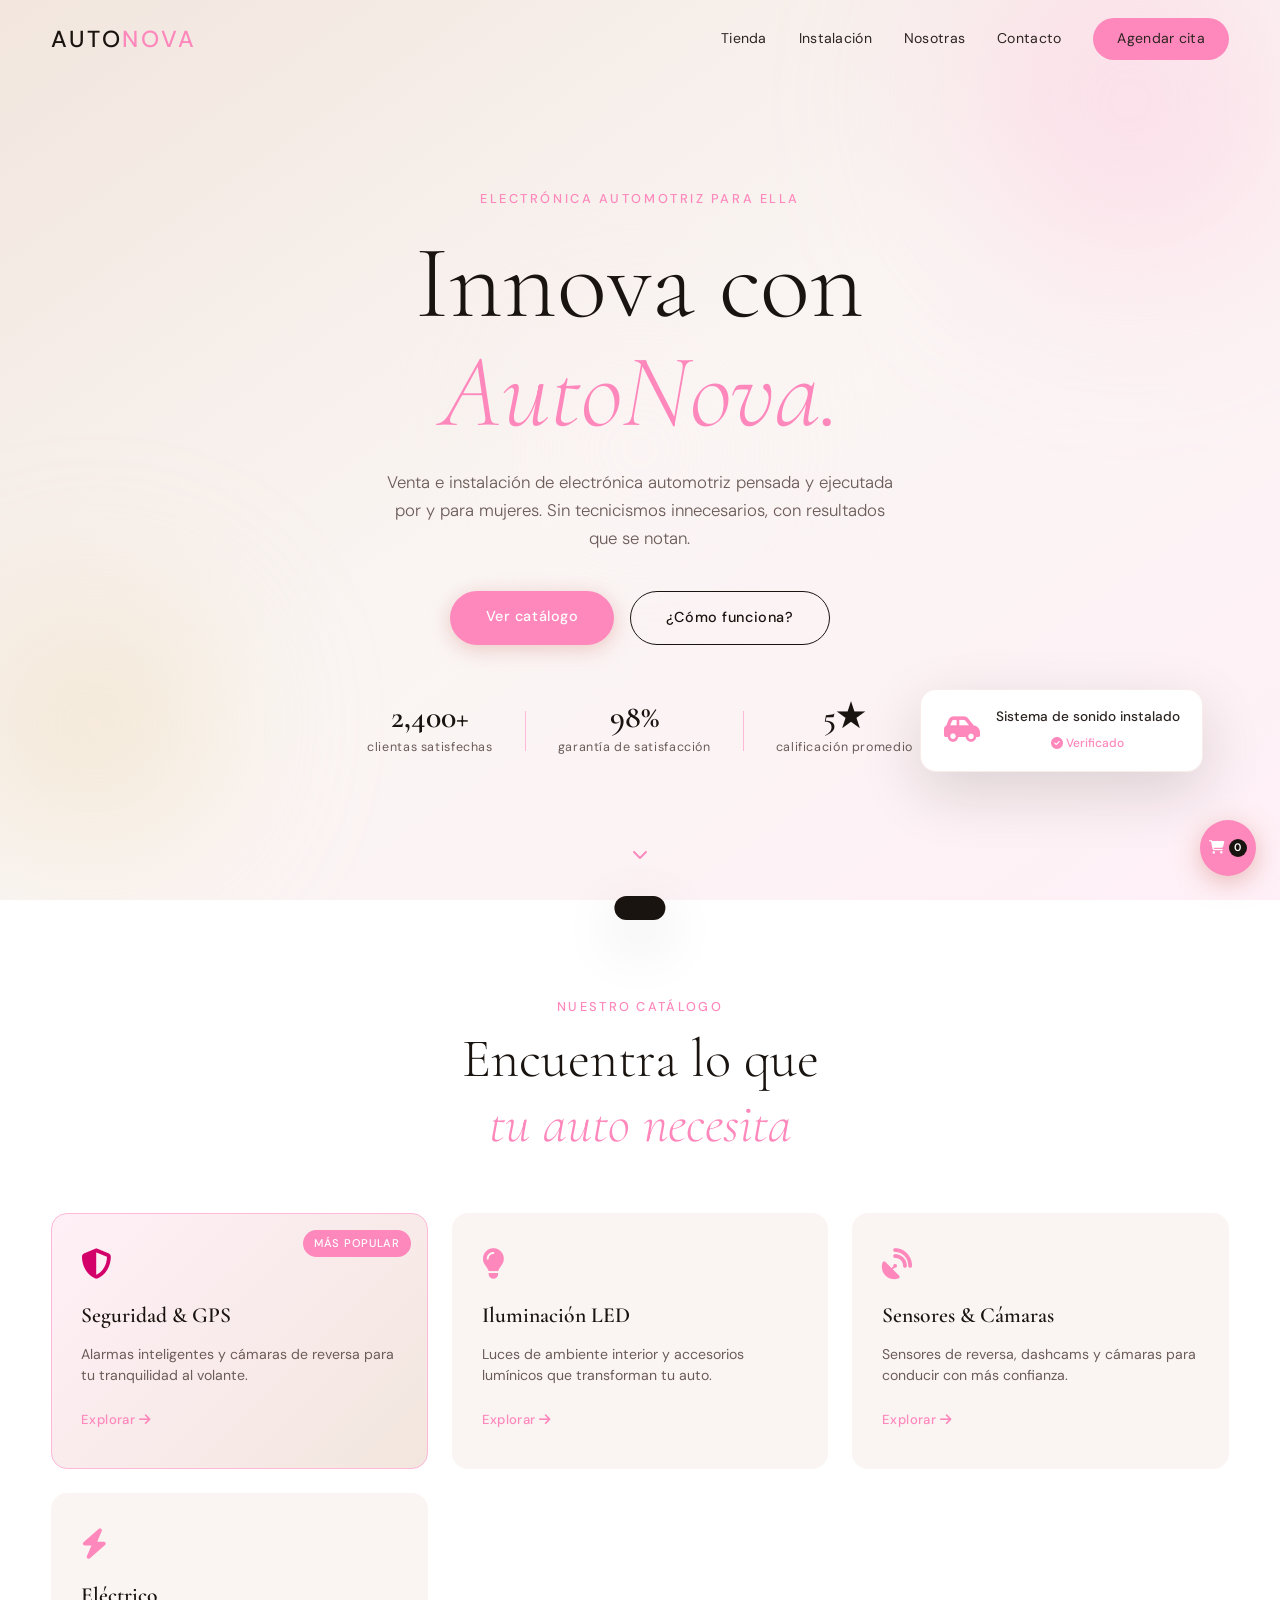
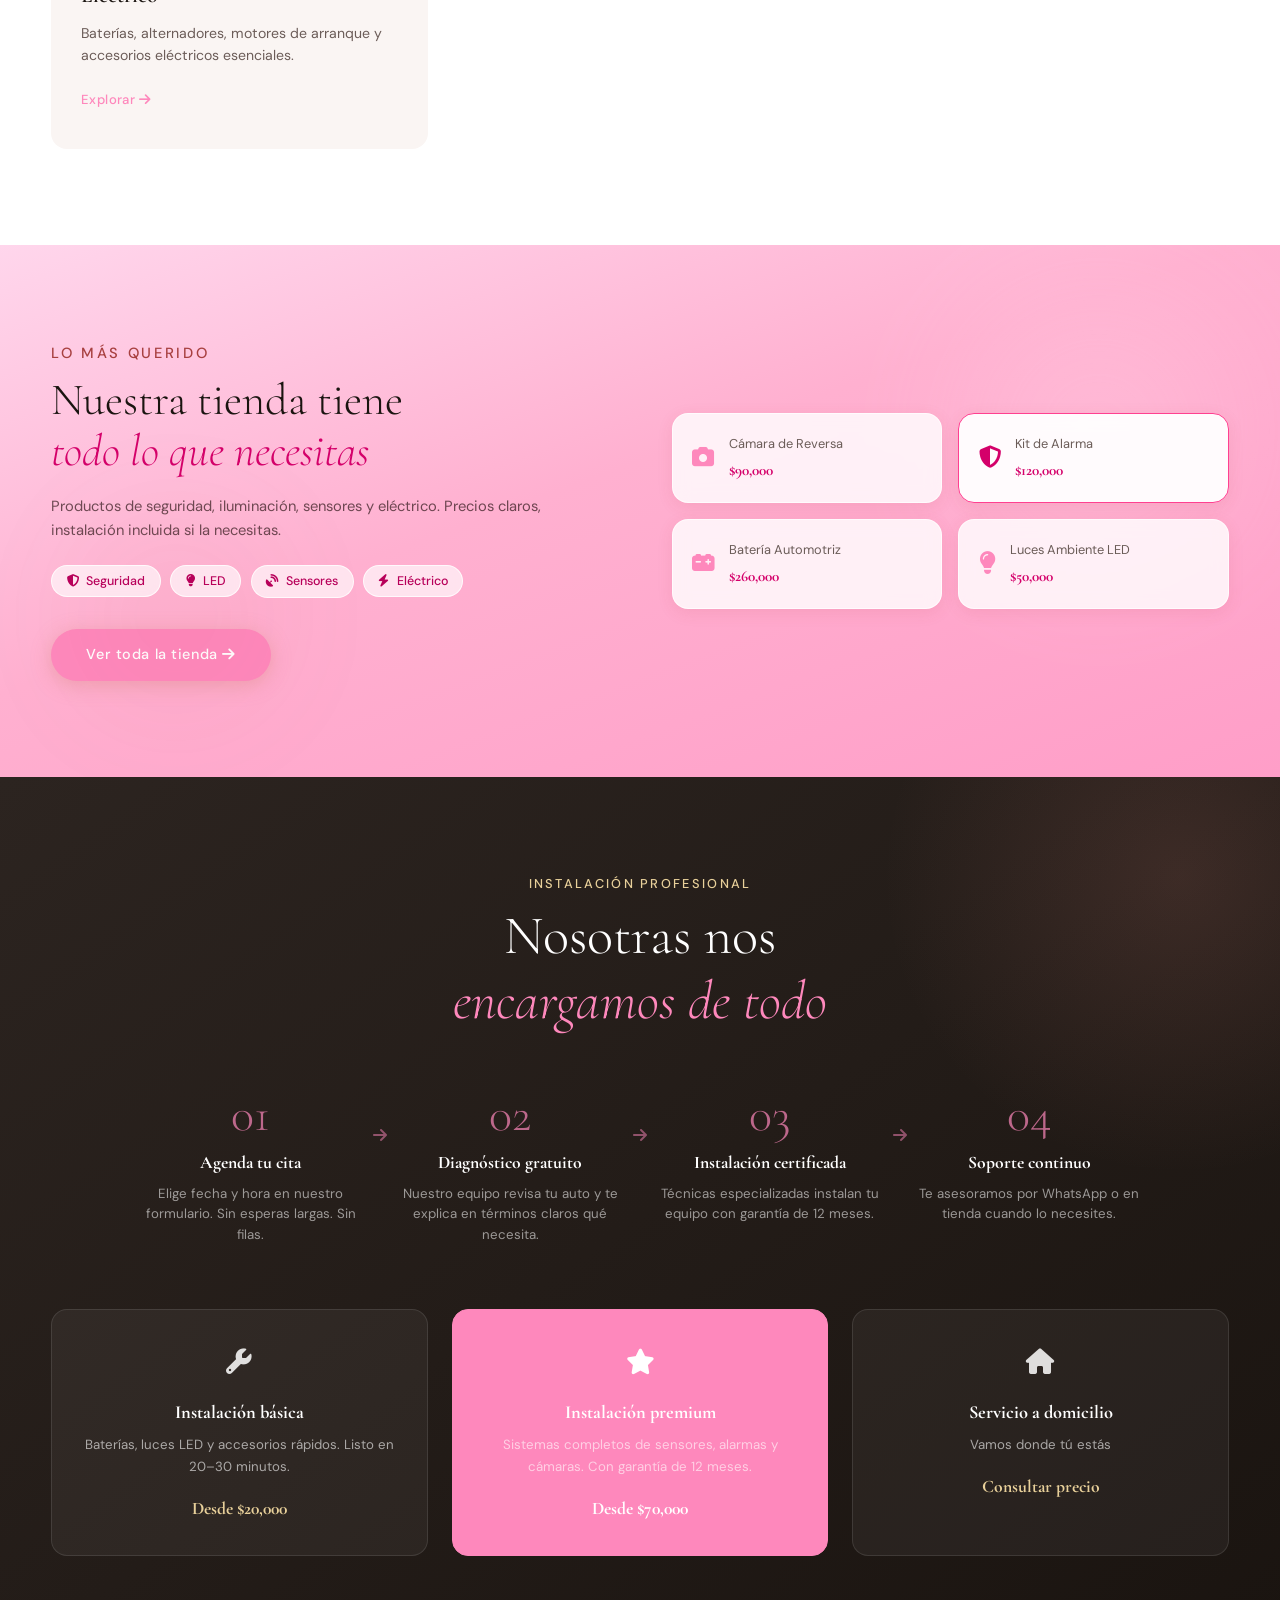
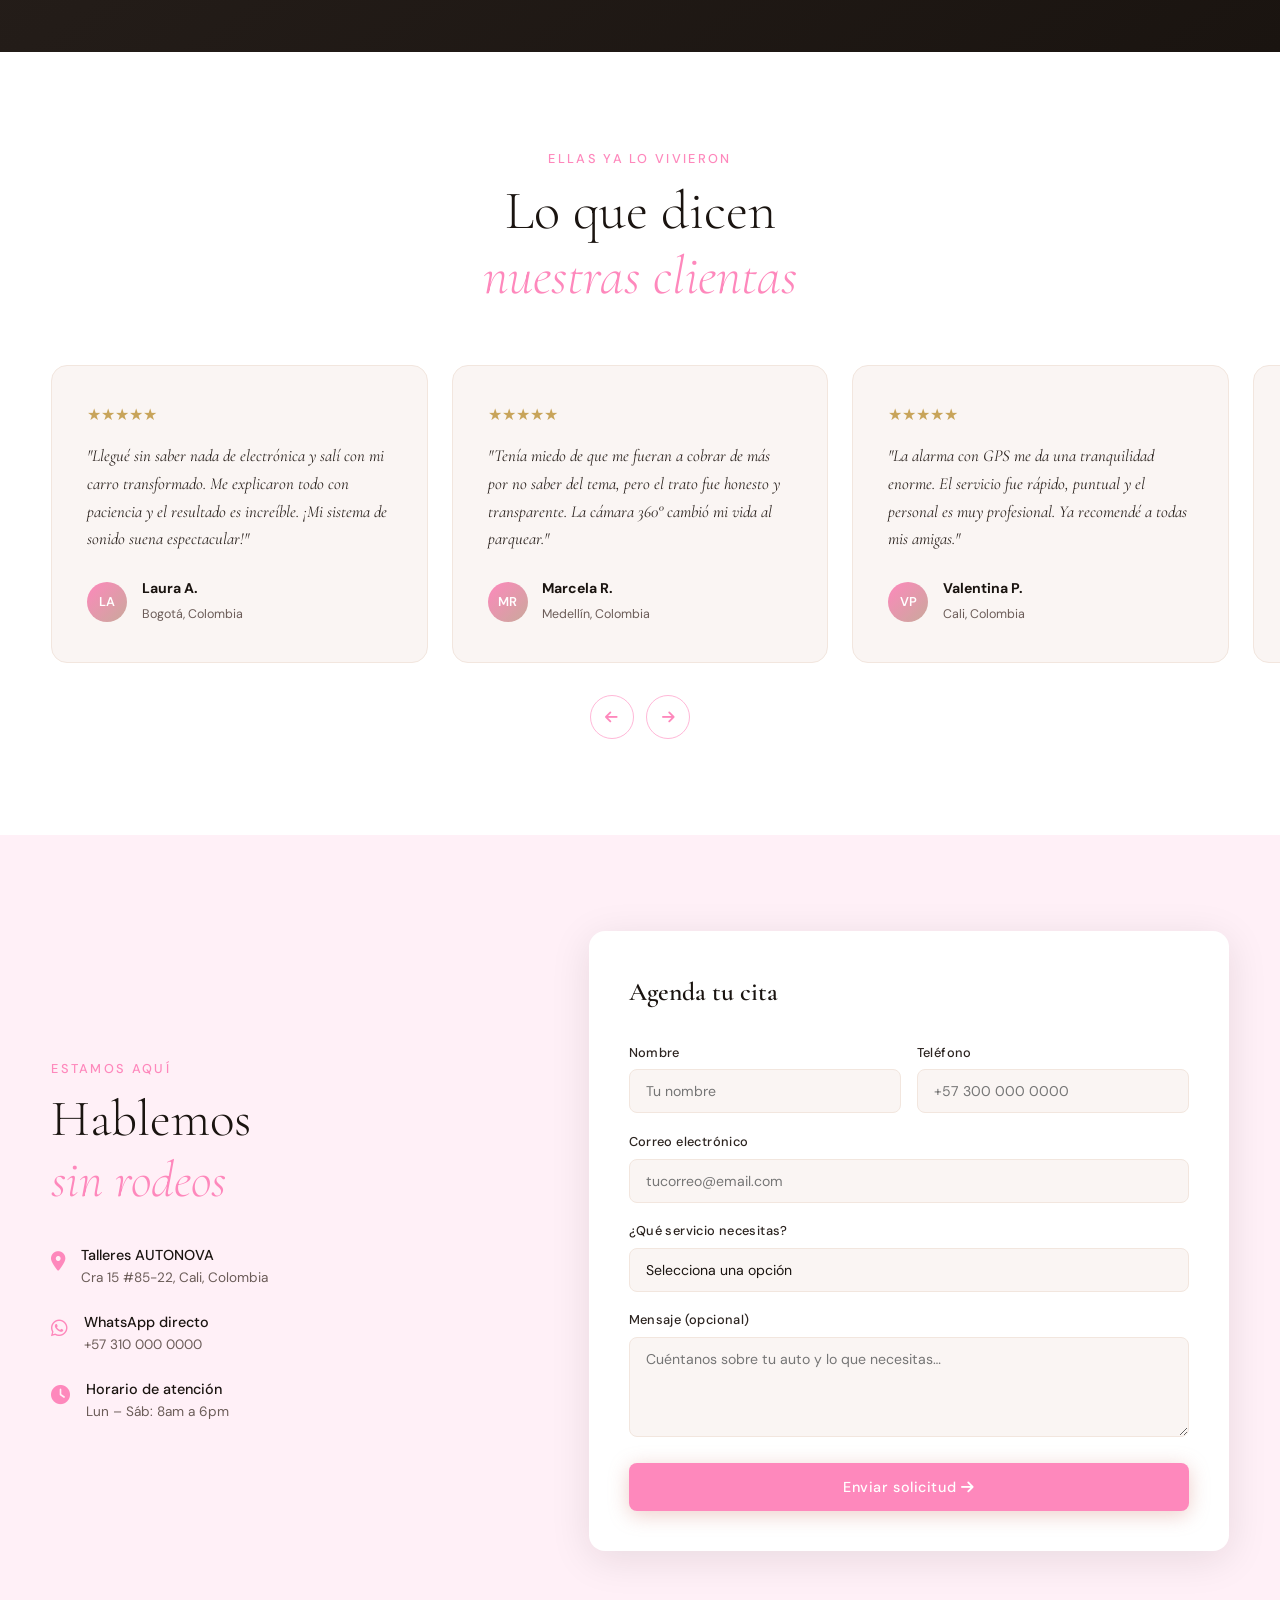
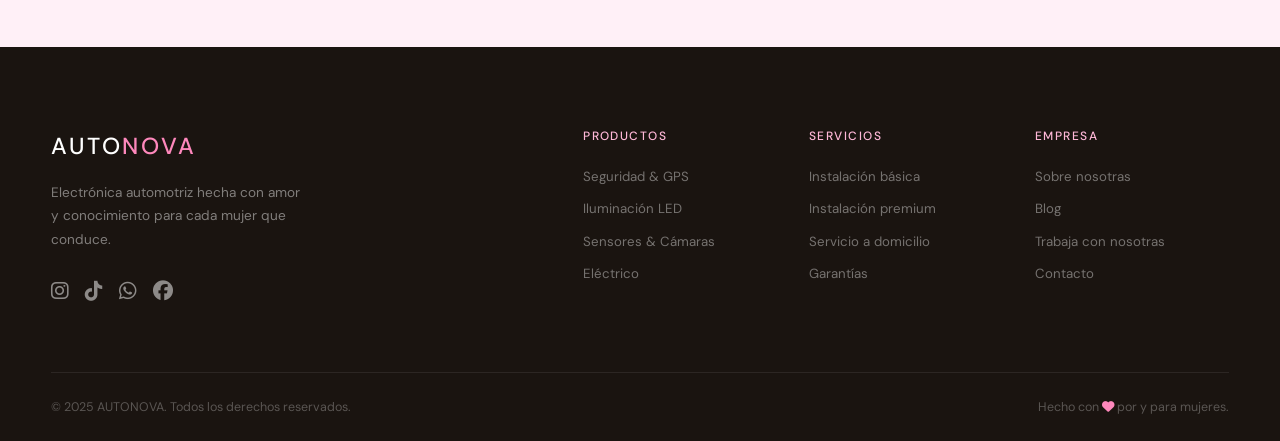
==== commit c894bc95: "Chages two" ====
--- a/index.html
+++ b/index.html
@@ -72,41 +72,29 @@
         <h2>Encuentra lo que<br /><em>tu auto necesita</em></h2>
       </div>
       <div class="cat-grid">
-        <div class="cat-card" data-category="audio">
-          <div class="cat-icon"><i class="fa-solid fa-volume-high"></i></div>
-          <h3>Audio & Sonido</h3>
-          <p>Cabeceras, amplificadores, subwoofers y sistemas de entretenimiento de alta calidad.</p>
-          <a href="tienda.html" class="cat-link">Explorar <i class="fa-solid fa-arrow-right"></i></a>
-        </div>
         <div class="cat-card featured" data-category="seguridad">
           <div class="cat-badge">Más popular</div>
           <div class="cat-icon"><i class="fa-solid fa-shield-halved"></i></div>
           <h3>Seguridad & GPS</h3>
-          <p>Alarmas inteligentes, rastreadores GPS y cámaras de reversa para tu tranquilidad.</p>
+          <p>Alarmas inteligentes y cámaras de reversa para tu tranquilidad al volante.</p>
           <a href="tienda.html" class="cat-link">Explorar <i class="fa-solid fa-arrow-right"></i></a>
         </div>
         <div class="cat-card" data-category="luces">
           <div class="cat-icon"><i class="fa-solid fa-lightbulb"></i></div>
           <h3>Iluminación LED</h3>
-          <p>Faros LED, luces de ambiente interior y accesorios lumínicos que transforman tu auto.</p>
+          <p>Luces de ambiente interior y accesorios lumínicos que transforman tu auto.</p>
           <a href="tienda.html" class="cat-link">Explorar <i class="fa-solid fa-arrow-right"></i></a>
         </div>
-        <div class="cat-card" data-category="conectividad">
-          <div class="cat-icon"><i class="fa-solid fa-mobile-screen-button"></i></div>
-          <h3>Conectividad</h3>
-          <p>CarPlay, Android Auto, cargadores inalámbricos y pantallas inteligentes.</p>
+        <div class="cat-card" data-category="sensores">
+          <div class="cat-icon"><i class="fa-solid fa-satellite-dish"></i></div>
+          <h3>Sensores & Cámaras</h3>
+          <p>Sensores de reversa, dashcams y cámaras para conducir con más confianza.</p>
           <a href="tienda.html" class="cat-link">Explorar <i class="fa-solid fa-arrow-right"></i></a>
         </div>
-        <div class="cat-card" data-category="sensores">
-          <div class="cat-icon"><i class="fa-solid fa-radar"></i></div>
-          <h3>Sensores & Asistencia</h3>
-          <p>Sensores de estacionamiento, cámaras 360° y asistentes de conducción.</p>
-          <a href="tienda.html" class="cat-link">Explorar <i class="fa-solid fa-arrow-right"></i></a>
-        </div>
-        <div class="cat-card" data-category="carga">
+        <div class="cat-card" data-category="electrico">
           <div class="cat-icon"><i class="fa-solid fa-bolt"></i></div>
-          <h3>Carga & Eléctrico</h3>
-          <p>Inversores, cargadores rápidos y accesorios eléctricos para autos modernos.</p>
+          <h3>Eléctrico</h3>
+          <p>Baterías, alternadores, motores de arranque y accesorios eléctricos esenciales.</p>
           <a href="tienda.html" class="cat-link">Explorar <i class="fa-solid fa-arrow-right"></i></a>
         </div>
       </div>
@@ -124,32 +112,31 @@
         <div class="shop-teaser-content">
           <p class="eyebrow" style="color:#A84040">Lo más querido</p>
           <h2>Nuestra tienda tiene<br /><em>todo lo que necesitas</em></h2>
-          <p>Más de 80 productos de audio, seguridad, GPS, conectividad e iluminación. Filtros fáciles, precios claros y asesoría incluida.</p>
+          <p>Productos de seguridad, iluminación, sensores y eléctrico. Precios claros, instalación incluida si la necesitas.</p>
           <div class="st-pills">
-            <span><i class="fa-solid fa-volume-high"></i> Audio</span>
             <span><i class="fa-solid fa-shield-halved"></i> Seguridad</span>
-            <span><i class="fa-solid fa-mobile-screen-button"></i> Conectividad</span>
             <span><i class="fa-solid fa-lightbulb"></i> LED</span>
-            <span><i class="fa-solid fa-bolt"></i> Carga</span>
+            <span><i class="fa-solid fa-satellite-dish"></i> Sensores</span>
+            <span><i class="fa-solid fa-bolt"></i> Eléctrico</span>
           </div>
           <a href="tienda.html" class="btn-primary" style="margin-top:2rem;display:inline-block">Ver toda la tienda <i class="fa-solid fa-arrow-right"></i></a>
         </div>
         <div class="shop-teaser-cards">
           <div class="st-mini-card">
-            <span><i class="fa-solid fa-display"></i></span>
-            <div><p>Pantalla Sony 9"</p><strong>$1,890,000</strong></div>
+            <span><i class="fa-solid fa-camera"></i></span>
+            <div><p>Cámara de Reversa</p><strong>$90,000</strong></div>
           </div>
           <div class="st-mini-card featured">
-            <span><i class="fa-solid fa-bell"></i></span>
-            <div><p>Alarma Viper</p><strong>$750,000</strong></div>
+            <span><i class="fa-solid fa-shield-halved"></i></span>
+            <div><p>Kit de Alarma</p><strong>$120,000</strong></div>
           </div>
           <div class="st-mini-card">
-            <span><i class="fa-solid fa-camera"></i></span>
-            <div><p>Cámara 360° Garmin</p><strong>$980,000</strong></div>
+            <span><i class="fa-solid fa-car-battery"></i></span>
+            <div><p>Batería Automotriz</p><strong>$260,000</strong></div>
           </div>
           <div class="st-mini-card">
-            <span><i class="fa-solid fa-music"></i></span>
-            <div><p>Sistema JBL</p><strong>$2,450,000</strong></div>
+            <span><i class="fa-solid fa-lightbulb"></i></span>
+            <div><p>Luces Ambiente LED</p><strong>$50,000</strong></div>
           </div>
         </div>
       </div>
@@ -200,20 +187,20 @@
         <div class="service-card">
           <span class="service-icon"><i class="fa-solid fa-wrench"></i></span>
           <h4>Instalación básica</h4>
-          <p>Radio, bocinas y accesorios simples</p>
-          <strong>Desde $80,000</strong>
+          <p>Baterías, luces LED y accesorios rápidos. Listo en 20–30 minutos.</p>
+          <strong>Desde $20,000</strong>
         </div>
         <div class="service-card highlight">
           <span class="service-icon"><i class="fa-solid fa-star"></i></span>
           <h4>Instalación premium</h4>
-          <p>Sistemas completos de audio, cámaras y GPS</p>
-          <strong>Desde $200,000</strong>
+          <p>Sistemas completos de sensores, alarmas y cámaras. Con garantía de 12 meses.</p>
+          <strong>Desde $70,000</strong>
         </div>
         <div class="service-card">
           <span class="service-icon"><i class="fa-solid fa-house"></i></span>
           <h4>Servicio a domicilio</h4>
           <p>Vamos donde tú estás</p>
-          <strong>Desde $150,000</strong>
+          <strong>Consultar precio</strong>
         </div>
       </div>
     </div>
@@ -353,10 +340,10 @@
       <div class="footer-links">
         <div class="footer-col">
           <h5>Productos</h5>
-          <a href="#">Audio & Sonido</a>
-          <a href="#">Seguridad & GPS</a>
-          <a href="#">Iluminación LED</a>
-          <a href="#">Conectividad</a>
+          <a href="tienda.html">Seguridad & GPS</a>
+          <a href="tienda.html">Iluminación LED</a>
+          <a href="tienda.html">Sensores & Cámaras</a>
+          <a href="tienda.html">Eléctrico</a>
         </div>
         <div class="footer-col">
           <h5>Servicios</h5>
